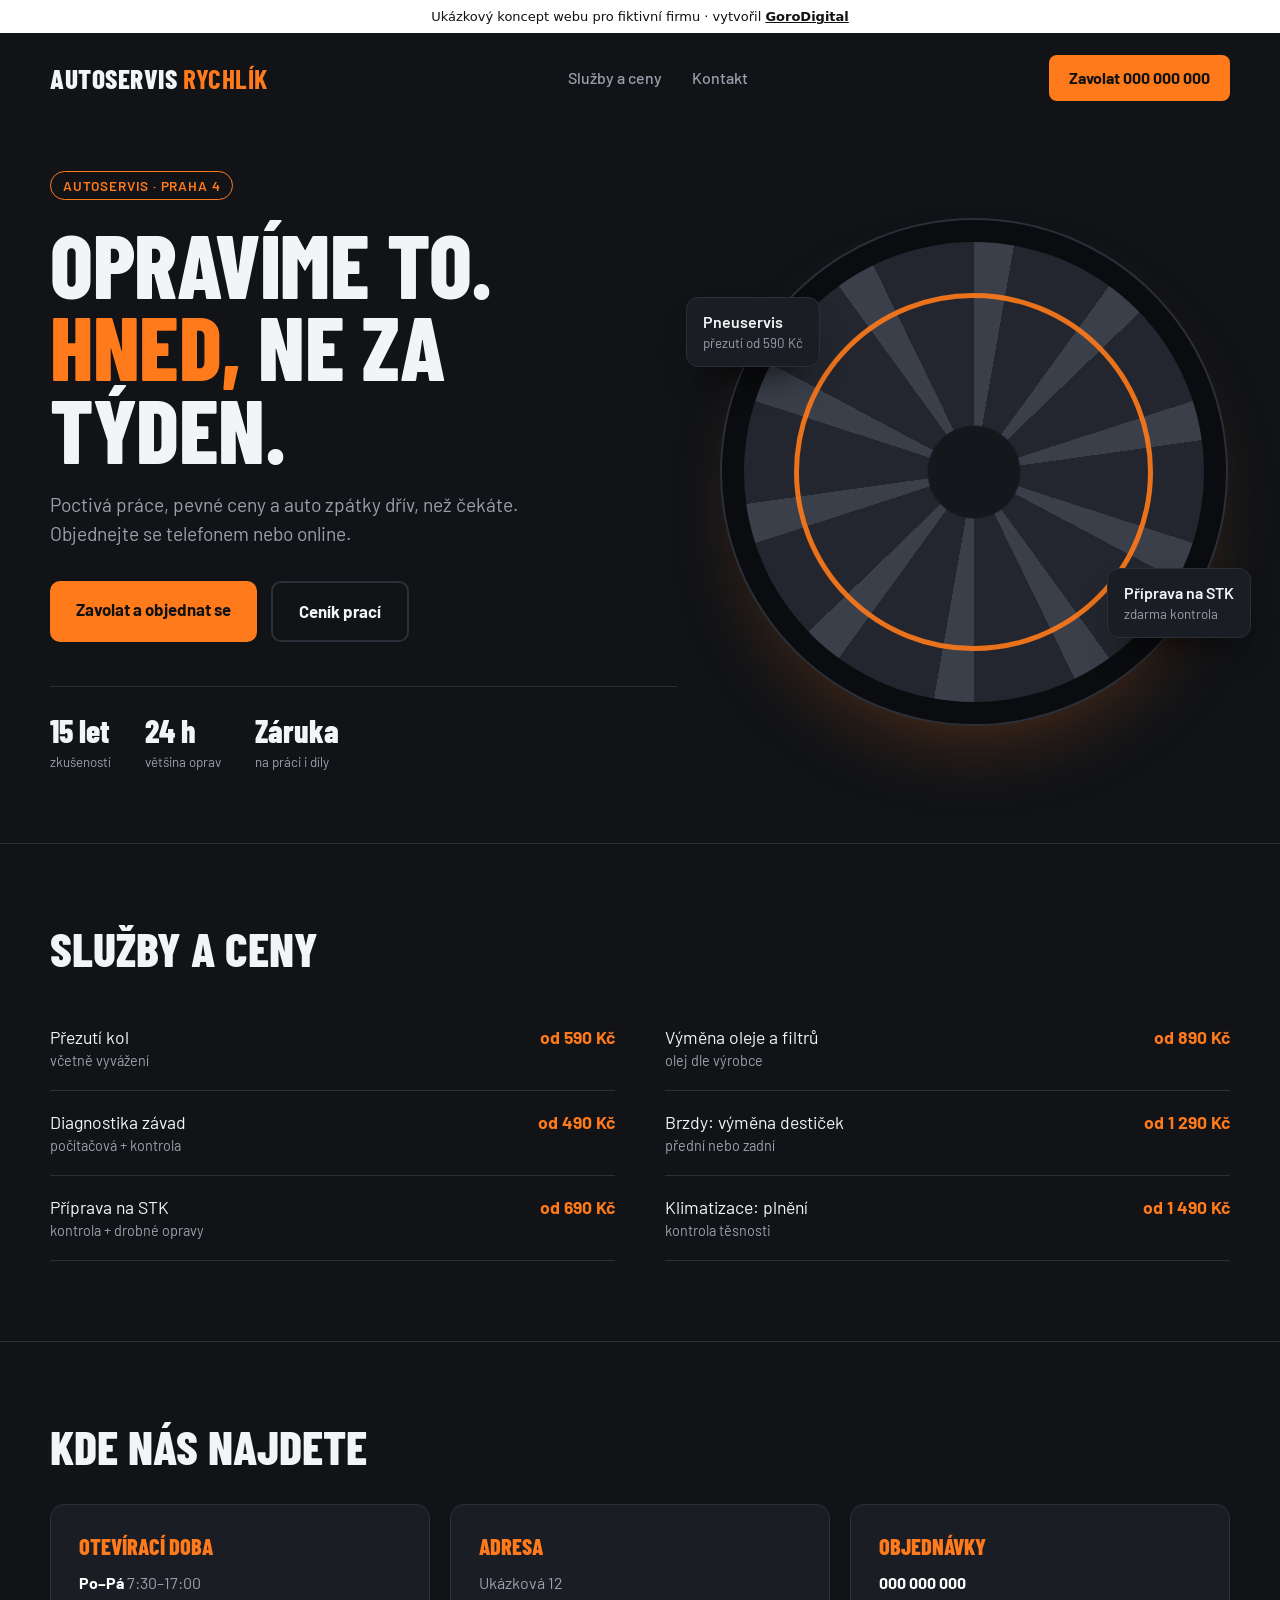
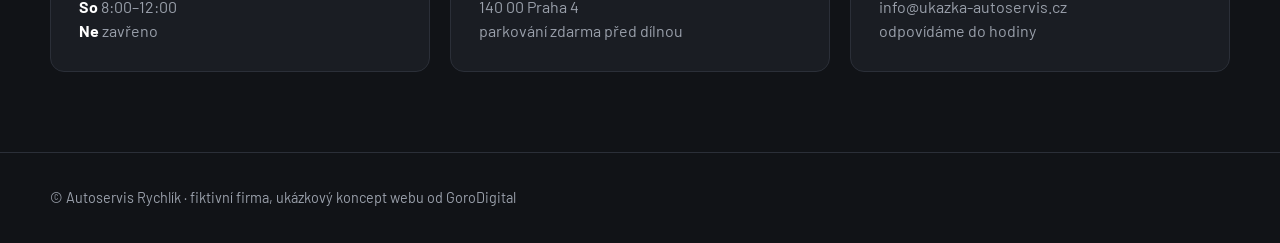
==== demo/autoservis/index.html @ 4ae7dcd6 "Add three demo websites and show them as live previews in portfolio Fictional-company demos (auto sh" ====
<!doctype html>
<html lang="cs">
<head>
<meta charset="utf-8">
<meta name="viewport" content="width=device-width, initial-scale=1">
<meta name="robots" content="noindex, nofollow">
<title>Autoservis Rychlík – ukázkový koncept</title>
<link rel="preconnect" href="https://fonts.googleapis.com">
<link rel="preconnect" href="https://fonts.gstatic.com" crossorigin>
<link href="https://fonts.googleapis.com/css2?family=Barlow+Condensed:wght@600;800&family=Barlow:wght@400;500;600&display=swap" rel="stylesheet">
<style>
:root{--bg:#111317;--card:#1a1d23;--line:#2b2f38;--or:#ff7a1a;--tx:#f3f4f6;--mu:#9aa0ab}
*{box-sizing:border-box;margin:0;padding:0}
html{scroll-behavior:smooth}
body{font-family:Barlow,system-ui,sans-serif;background:var(--bg);color:var(--tx);line-height:1.5}
a{color:inherit;text-decoration:none}
.demo-bar{background:#fff;color:#111;font:500 13px/1 system-ui,sans-serif;text-align:center;padding:10px 12px}
.demo-bar a{font-weight:700;text-decoration:underline}
.in-frame .demo-bar{display:none}
.wrap{width:min(1180px,100% - 48px);margin-inline:auto}
header{display:flex;align-items:center;justify-content:space-between;padding:22px 0}
.logo{font:800 1.7rem 'Barlow Condensed';letter-spacing:.02em;text-transform:uppercase}
.logo b{color:var(--or)}
nav{display:flex;gap:30px;color:var(--mu);font-weight:500}
nav a:hover{color:#fff}
.call{background:var(--or);color:#111;font-weight:700;padding:11px 20px;border-radius:8px}
.hero{display:grid;grid-template-columns:1.1fr .9fr;gap:40px;align-items:center;padding:48px 0 70px;min-height:620px}
.tag{display:inline-block;font:600 .85rem Barlow;color:var(--or);border:1px solid var(--or);padding:5px 12px;border-radius:99px;letter-spacing:.06em;text-transform:uppercase;margin-bottom:22px}
h1{font:800 clamp(3rem,7vw,6rem)/.92 'Barlow Condensed';text-transform:uppercase;letter-spacing:-.005em}
h1 span{color:var(--or)}
.lead{margin-top:22px;color:var(--mu);font-size:1.2rem;max-width:480px}
.cta{display:flex;gap:14px;margin-top:32px;flex-wrap:wrap}
.btn{padding:16px 26px;border-radius:10px;font-weight:700;font-size:1.05rem}
.btn--or{background:var(--or);color:#111}
.btn--ol{border:2px solid var(--line)}
.btn--ol:hover{border-color:var(--or)}
.facts{display:flex;gap:34px;margin-top:44px;padding-top:24px;border-top:1px solid var(--line)}
.facts b{font:800 2rem 'Barlow Condensed';display:block}
.facts small{color:var(--mu)}
.wheel{position:relative;aspect-ratio:1;max-width:460px;margin-inline:auto;border-radius:50%;
 background:radial-gradient(circle,#15171c 0 14%,transparent 14.5%),repeating-conic-gradient(from 0deg,#3a3f4a 0 10deg,#23262e 10deg 36deg),#1a1d23;
 box-shadow:0 0 0 22px #0b0c0f,0 0 0 24px #2b2f38,0 40px 90px -20px rgba(255,122,26,.35)}
.wheel::after{content:"";position:absolute;inset:11%;border-radius:50%;border:5px solid var(--or);opacity:.9}
.badge{position:absolute;background:var(--card);border:1px solid var(--line);border-radius:12px;padding:12px 16px;font-weight:600;box-shadow:0 20px 40px -20px #000}
.badge small{display:block;color:var(--mu);font-weight:400}
.b1{left:-6%;top:12%}.b2{right:-4%;bottom:14%}
section{padding:80px 0;border-top:1px solid var(--line)}
h2{font:800 clamp(2rem,4vw,3rem)/1 'Barlow Condensed';text-transform:uppercase;margin-bottom:34px}
.list{display:grid;grid-template-columns:repeat(2,1fr);gap:0 50px}
.row{display:flex;justify-content:space-between;gap:20px;padding:18px 0;border-bottom:1px solid var(--line);font-size:1.1rem}
.row b{color:var(--or);white-space:nowrap}
.row small{display:block;color:var(--mu);font-size:.9rem}
.info{display:grid;grid-template-columns:repeat(3,1fr);gap:20px}
.box{background:var(--card);border:1px solid var(--line);border-radius:14px;padding:28px}
.box h3{font:800 1.4rem 'Barlow Condensed';text-transform:uppercase;margin-bottom:12px;color:var(--or)}
.box p{color:var(--mu)} .box p b{color:#fff}
footer{padding:34px 0;border-top:1px solid var(--line);color:var(--mu);font-size:.9rem}
@media(max-width:860px){nav{display:none}.hero{grid-template-columns:1fr;min-height:0}.list,.info{grid-template-columns:1fr}.wheel{max-width:300px}.b1{left:0}.b2{right:0}}
</style>
</head>
<body>
<div class="demo-bar">Ukázkový koncept webu pro fiktivní firmu · vytvořil <a href="../../">GoroDigital</a></div>
<div class="wrap">
  <header>
    <a class="logo" href="#">Autoservis <b>Rychlík</b></a>
    <nav><a href="#sluzby">Služby a ceny</a><a href="#kontakt">Kontakt</a></nav>
    <a class="call" href="tel:000000000">Zavolat 000 000 000</a>
  </header>
  <div class="hero">
    <div>
      <span class="tag">Autoservis · Praha 4</span>
      <h1>Opravíme to.<br><span>Hned,</span> ne za týden.</h1>
      <p class="lead">Poctivá práce, pevné ceny a auto zpátky dřív, než čekáte. Objednejte se telefonem nebo online.</p>
      <div class="cta">
        <a class="btn btn--or" href="tel:000000000">Zavolat a objednat se</a>
        <a class="btn btn--ol" href="#sluzby">Ceník prací</a>
      </div>
      <div class="facts">
        <div><b>15 let</b><small>zkušeností</small></div>
        <div><b>24 h</b><small>většina oprav</small></div>
        <div><b>Záruka</b><small>na práci i díly</small></div>
      </div>
    </div>
    <div style="position:relative"><div class="wheel"></div>
      <div class="badge b1">Pneuservis<small>přezutí od 590 Kč</small></div>
      <div class="badge b2">Příprava na STK<small>zdarma kontrola</small></div>
    </div>
  </div>
</div>
<section id="sluzby"><div class="wrap">
  <h2>Služby a ceny</h2>
  <div class="list">
    <div class="row"><span>Přezutí kol<small>včetně vyvážení</small></span><b>od 590 Kč</b></div>
    <div class="row"><span>Výměna oleje a filtrů<small>olej dle výrobce</small></span><b>od 890 Kč</b></div>
    <div class="row"><span>Diagnostika závad<small>počítačová + kontrola</small></span><b>od 490 Kč</b></div>
    <div class="row"><span>Brzdy: výměna destiček<small>přední nebo zadní</small></span><b>od 1 290 Kč</b></div>
    <div class="row"><span>Příprava na STK<small>kontrola + drobné opravy</small></span><b>od 690 Kč</b></div>
    <div class="row"><span>Klimatizace: plnění<small>kontrola těsnosti</small></span><b>od 1 490 Kč</b></div>
  </div>
</div></section>
<section id="kontakt"><div class="wrap">
  <h2>Kde nás najdete</h2>
  <div class="info">
    <div class="box"><h3>Otevírací doba</h3><p><b>Po–Pá</b> 7:30–17:00<br><b>So</b> 8:00–12:00<br><b>Ne</b> zavřeno</p></div>
    <div class="box"><h3>Adresa</h3><p>Ukázková 12<br>140 00 Praha 4<br>parkování zdarma před dílnou</p></div>
    <div class="box"><h3>Objednávky</h3><p><b>000 000 000</b><br>info@ukazka-autoservis.cz<br>odpovídáme do hodiny</p></div>
  </div>
</div></section>
<footer><div class="wrap">© Autoservis Rychlík · fiktivní firma, ukázkový koncept webu od GoroDigital</div></footer>
<script>if(window.self!==window.top)document.documentElement.classList.add('in-frame')</script>
</body>
</html>
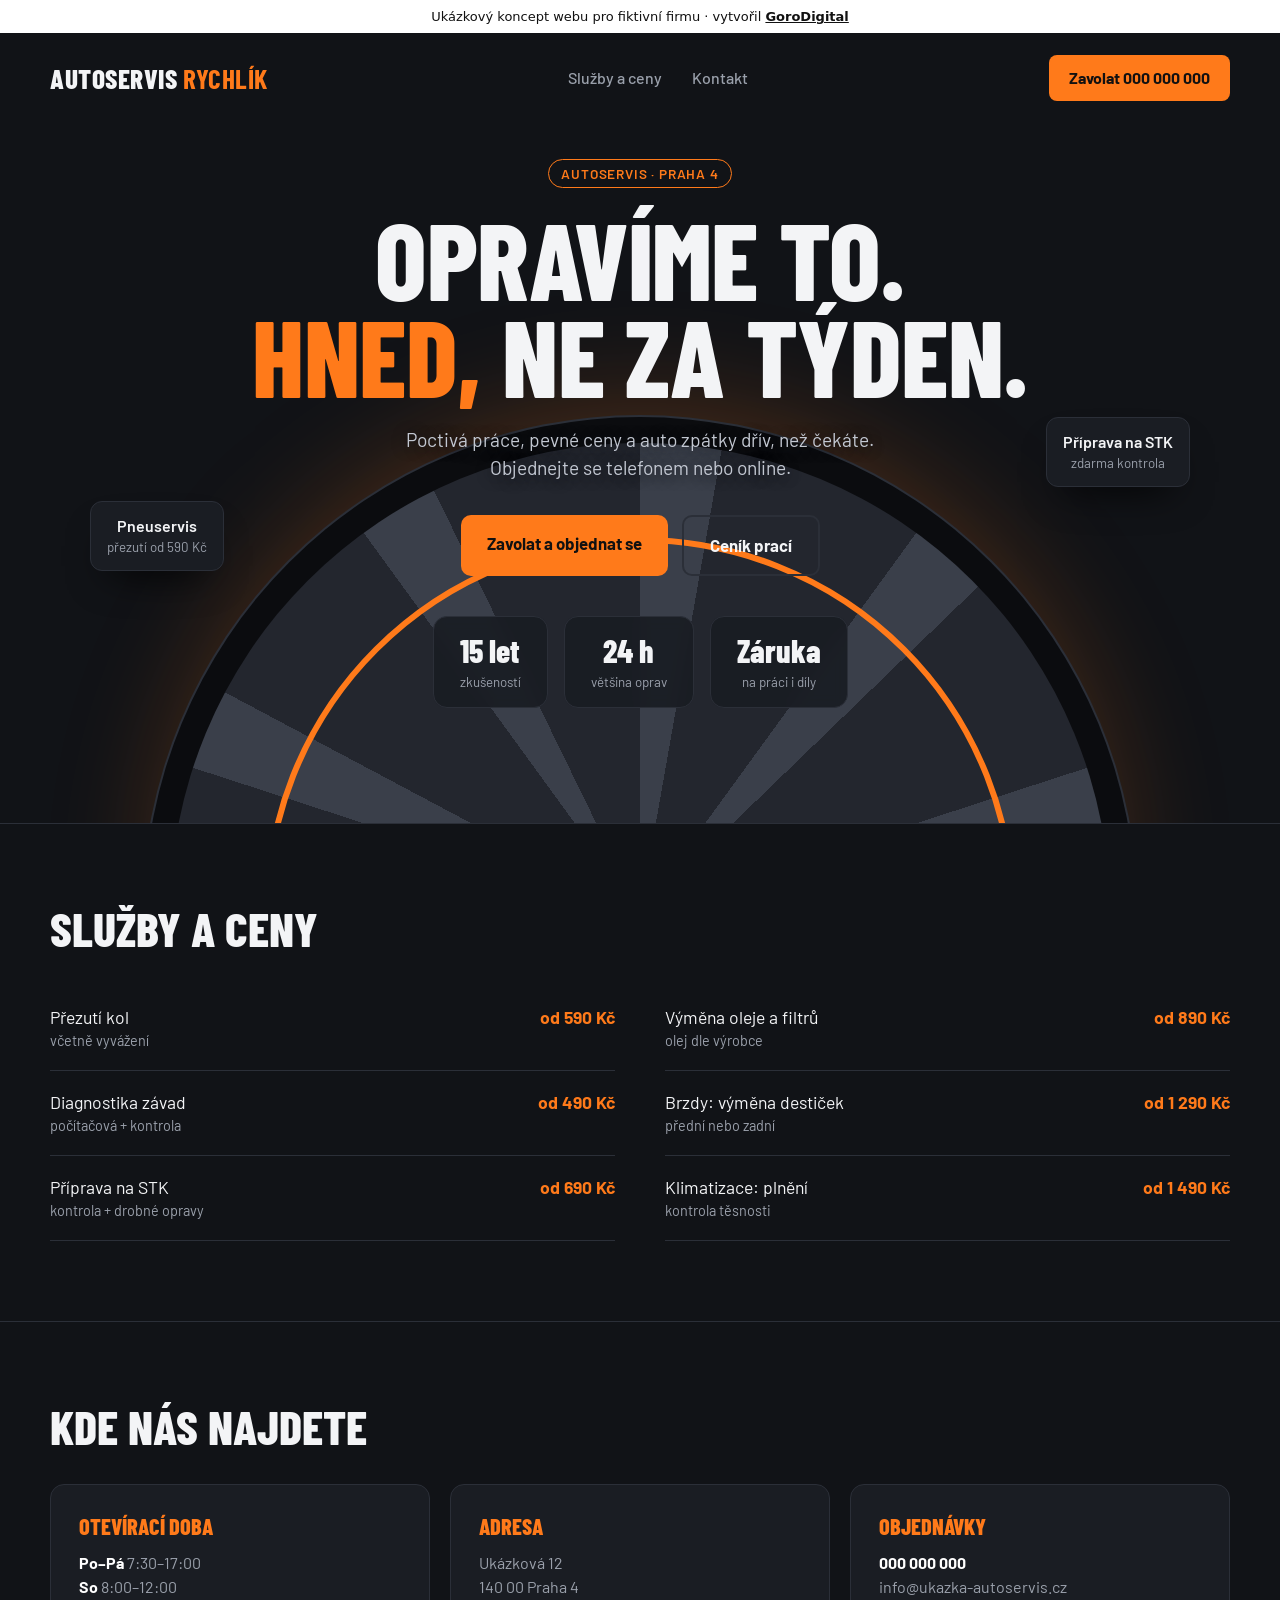
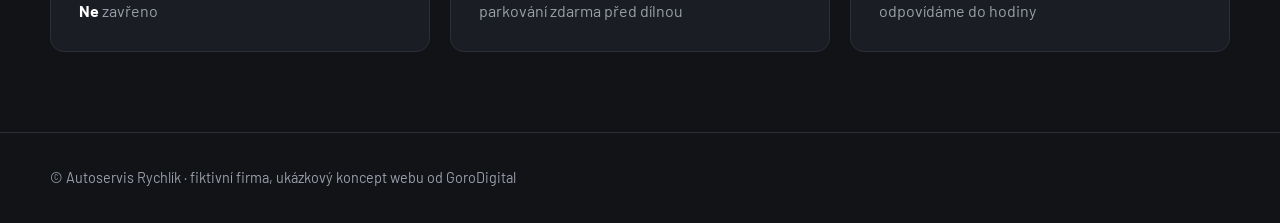
==== commit 29b564d4: "Give each demo a different layout: poster, staggered arches, bento grid Co-Authored-By: Claude Sonne" ====
--- a/demo/autoservis/index.html
+++ b/demo/autoservis/index.html
@@ -24,9 +24,12 @@
 nav{display:flex;gap:30px;color:var(--mu);font-weight:500}
 nav a:hover{color:#fff}
 .call{background:var(--or);color:#111;font-weight:700;padding:11px 20px;border-radius:8px}
-.hero{display:grid;grid-template-columns:1.1fr .9fr;gap:40px;align-items:center;padding:48px 0 70px;min-height:620px}
+.hero{position:relative;text-align:center;padding:36px 0 0;min-height:700px;overflow:hidden}
+.hero .wrap{position:relative;z-index:2}
+.hero .lead{margin-inline:auto;max-width:560px;color:#c3c8d2;text-shadow:0 2px 14px #111317}
+.hero .cta{justify-content:center}
 .tag{display:inline-block;font:600 .85rem Barlow;color:var(--or);border:1px solid var(--or);padding:5px 12px;border-radius:99px;letter-spacing:.06em;text-transform:uppercase;margin-bottom:22px}
-h1{font:800 clamp(3rem,7vw,6rem)/.92 'Barlow Condensed';text-transform:uppercase;letter-spacing:-.005em}
+h1{font:800 clamp(3.2rem,8.4vw,7.4rem)/.9 'Barlow Condensed';text-transform:uppercase;letter-spacing:-.005em}
 h1 span{color:var(--or)}
 .lead{margin-top:22px;color:var(--mu);font-size:1.2rem;max-width:480px}
 .cta{display:flex;gap:14px;margin-top:32px;flex-wrap:wrap}
@@ -34,16 +37,16 @@
 .btn--or{background:var(--or);color:#111}
 .btn--ol{border:2px solid var(--line)}
 .btn--ol:hover{border-color:var(--or)}
-.facts{display:flex;gap:34px;margin-top:44px;padding-top:24px;border-top:1px solid var(--line)}
+.facts{display:flex;justify-content:center;gap:16px;margin-top:40px;position:relative;z-index:2;flex-wrap:wrap}
+.facts>div{background:rgba(26,29,35,.92);border:1px solid var(--line);border-radius:14px;padding:14px 26px;text-align:center;backdrop-filter:blur(6px)}
 .facts b{font:800 2rem 'Barlow Condensed';display:block}
 .facts small{color:var(--mu)}
-.wheel{position:relative;aspect-ratio:1;max-width:460px;margin-inline:auto;border-radius:50%;
- background:radial-gradient(circle,#15171c 0 14%,transparent 14.5%),repeating-conic-gradient(from 0deg,#3a3f4a 0 10deg,#23262e 10deg 36deg),#1a1d23;
- box-shadow:0 0 0 22px #0b0c0f,0 0 0 24px #2b2f38,0 40px 90px -20px rgba(255,122,26,.35)}
-.wheel::after{content:"";position:absolute;inset:11%;border-radius:50%;border:5px solid var(--or);opacity:.9}
+.wheel-big{position:absolute;left:50%;bottom:-560px;width:940px;aspect-ratio:1;transform:translateX(-50%);border-radius:50%;z-index:0;background:radial-gradient(circle,#15171c 0 12%,transparent 12.5%),repeating-conic-gradient(from 0deg,#3a3f4a 0 10deg,#23262e 10deg 36deg),#1a1d23;box-shadow:0 0 0 26px #0b0c0f,0 0 0 28px #2b2f38,0 -30px 120px 0 rgba(255,122,26,.28)}
+.wheel-big::after{content:"";position:absolute;inset:10%;border-radius:50%;border:6px solid var(--or)}
 .badge{position:absolute;background:var(--card);border:1px solid var(--line);border-radius:12px;padding:12px 16px;font-weight:600;box-shadow:0 20px 40px -20px #000}
 .badge small{display:block;color:var(--mu);font-weight:400}
-.b1{left:-6%;top:12%}.b2{right:-4%;bottom:14%}
+.b1{left:7%;top:54%}.b2{right:7%;top:42%}
+.badge{z-index:2}
 section{padding:80px 0;border-top:1px solid var(--line)}
 h2{font:800 clamp(2rem,4vw,3rem)/1 'Barlow Condensed';text-transform:uppercase;margin-bottom:34px}
 .list{display:grid;grid-template-columns:repeat(2,1fr);gap:0 50px}
@@ -55,7 +58,7 @@
 .box h3{font:800 1.4rem 'Barlow Condensed';text-transform:uppercase;margin-bottom:12px;color:var(--or)}
 .box p{color:var(--mu)} .box p b{color:#fff}
 footer{padding:34px 0;border-top:1px solid var(--line);color:var(--mu);font-size:.9rem}
-@media(max-width:860px){nav{display:none}.hero{grid-template-columns:1fr;min-height:0}.list,.info{grid-template-columns:1fr}.wheel{max-width:300px}.b1{left:0}.b2{right:0}}
+@media(max-width:860px){nav{display:none}.hero{min-height:0;padding-bottom:300px}.badge{display:none}.list,.info{grid-template-columns:1fr}.wheel-big{width:620px;bottom:-330px}.facts{margin-top:30px}}
 </style>
 </head>
 <body>
@@ -66,26 +69,25 @@
     <nav><a href="#sluzby">Služby a ceny</a><a href="#kontakt">Kontakt</a></nav>
     <a class="call" href="tel:000000000">Zavolat 000 000 000</a>
   </header>
-  <div class="hero">
-    <div>
-      <span class="tag">Autoservis · Praha 4</span>
-      <h1>Opravíme to.<br><span>Hned,</span> ne za týden.</h1>
-      <p class="lead">Poctivá práce, pevné ceny a auto zpátky dřív, než čekáte. Objednejte se telefonem nebo online.</p>
-      <div class="cta">
-        <a class="btn btn--or" href="tel:000000000">Zavolat a objednat se</a>
-        <a class="btn btn--ol" href="#sluzby">Ceník prací</a>
-      </div>
-      <div class="facts">
-        <div><b>15 let</b><small>zkušeností</small></div>
-        <div><b>24 h</b><small>většina oprav</small></div>
-        <div><b>Záruka</b><small>na práci i díly</small></div>
-      </div>
+  </div>
+<div class="hero">
+  <div class="wheel-big"></div>
+  <div class="wrap">
+    <span class="tag">Autoservis · Praha 4</span>
+    <h1>Opravíme to.<br><span>Hned,</span> ne za týden.</h1>
+    <p class="lead">Poctivá práce, pevné ceny a auto zpátky dřív, než čekáte. Objednejte se telefonem nebo online.</p>
+    <div class="cta">
+      <a class="btn btn--or" href="tel:000000000">Zavolat a objednat se</a>
+      <a class="btn btn--ol" href="#sluzby">Ceník prací</a>
     </div>
-    <div style="position:relative"><div class="wheel"></div>
-      <div class="badge b1">Pneuservis<small>přezutí od 590 Kč</small></div>
-      <div class="badge b2">Příprava na STK<small>zdarma kontrola</small></div>
+    <div class="facts">
+      <div><b>15 let</b><small>zkušeností</small></div>
+      <div><b>24 h</b><small>většina oprav</small></div>
+      <div><b>Záruka</b><small>na práci i díly</small></div>
     </div>
   </div>
+  <div class="badge b1">Pneuservis<small>přezutí od 590 Kč</small></div>
+  <div class="badge b2">Příprava na STK<small>zdarma kontrola</small></div>
 </div>
 <section id="sluzby"><div class="wrap">
   <h2>Služby a ceny</h2>
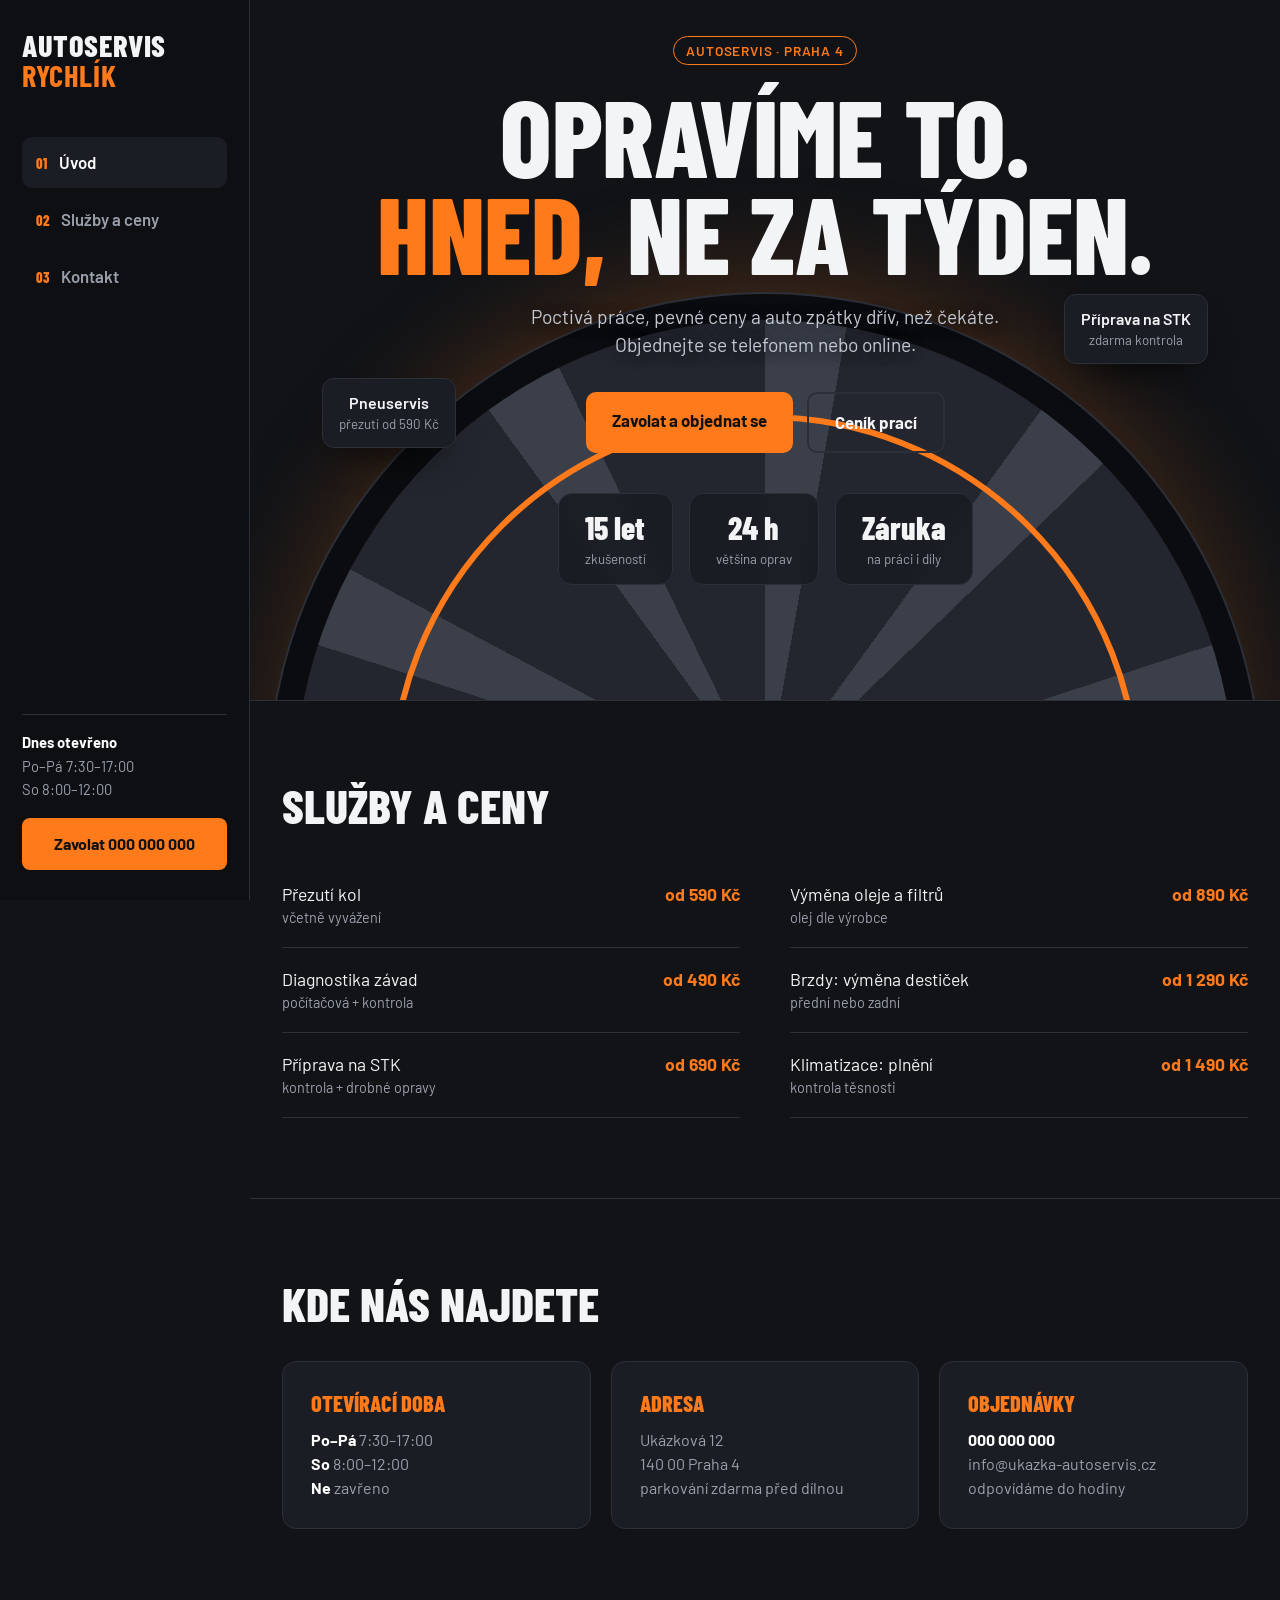
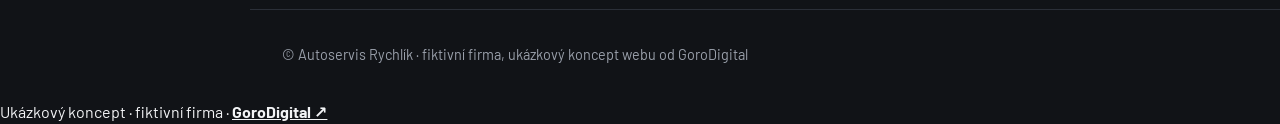
==== commit 36fc0faf: "Give each demo its own navigation: sidebar, floating pill, bottom dock Replace the shared top banner" ====
--- a/demo/autoservis/index.html
+++ b/demo/autoservis/index.html
@@ -14,11 +14,21 @@
 html{scroll-behavior:smooth}
 body{font-family:Barlow,system-ui,sans-serif;background:var(--bg);color:var(--tx);line-height:1.5}
 a{color:inherit;text-decoration:none}
-.demo-bar{background:#fff;color:#111;font:500 13px/1 system-ui,sans-serif;text-align:center;padding:10px 12px}
-.demo-bar a{font-weight:700;text-decoration:underline}
-.in-frame .demo-bar{display:none}
-.wrap{width:min(1180px,100% - 48px);margin-inline:auto}
-header{display:flex;align-items:center;justify-content:space-between;padding:22px 0}
+.in-frame .demo-tag{position:fixed;right:16px;bottom:16px;z-index:60;background:#111;color:#fff;font:500 12px/1 system-ui,sans-serif;padding:9px 14px;border-radius:99px;box-shadow:0 8px 24px rgba(0,0,0,.35)}
+.demo-tag a{font-weight:700;text-decoration:underline}
+.in-frame .demo-tag{display:none}
+.wrap{width:min(1100px,100% - 64px);margin-inline:auto}
+.shell{display:grid;grid-template-columns:250px 1fr}
+.side{position:sticky;top:0;height:100vh;display:flex;flex-direction:column;padding:30px 22px;border-right:1px solid var(--line);background:#0d0f13}
+.side .logo{font-size:1.9rem;line-height:1}
+.side nav{display:flex;flex-direction:column;gap:6px;margin-top:46px}
+.side nav a{display:flex;gap:12px;align-items:baseline;padding:13px 14px;border-radius:10px;color:var(--mu);font-weight:600;font-size:1.05rem}
+.side nav a span{color:var(--or);font:800 .9rem 'Barlow Condensed'}
+.side nav a:hover,.side nav a.on{background:var(--card);color:#fff}
+.side .hrs{margin-top:auto;color:var(--mu);font-size:.92rem;border-top:1px solid var(--line);padding-top:16px;line-height:1.6}
+.side .hrs b{color:#fff}
+.side .call{display:block;text-align:center;margin-top:16px;padding:14px}
+main{min-width:0}
 .logo{font:800 1.7rem 'Barlow Condensed';letter-spacing:.02em;text-transform:uppercase}
 .logo b{color:var(--or)}
 nav{display:flex;gap:30px;color:var(--mu);font-weight:500}
@@ -58,18 +68,22 @@
 .box h3{font:800 1.4rem 'Barlow Condensed';text-transform:uppercase;margin-bottom:12px;color:var(--or)}
 .box p{color:var(--mu)} .box p b{color:#fff}
 footer{padding:34px 0;border-top:1px solid var(--line);color:var(--mu);font-size:.9rem}
-@media(max-width:860px){nav{display:none}.hero{min-height:0;padding-bottom:300px}.badge{display:none}.list,.info{grid-template-columns:1fr}.wheel-big{width:620px;bottom:-330px}.facts{margin-top:30px}}
+@media(max-width:860px){.shell{grid-template-columns:1fr}.side{position:static;height:auto;flex-direction:row;align-items:center;justify-content:space-between;padding:16px 20px;border-right:0;border-bottom:1px solid var(--line)}.side nav,.side .hrs{display:none}.side .call{margin:0;padding:10px 14px;white-space:nowrap;font-size:.85rem}.hero{min-height:0;padding-bottom:300px}.badge{display:none}.list,.info{grid-template-columns:1fr}.wheel-big{width:620px;bottom:-330px}.facts{margin-top:30px}}
 </style>
 </head>
 <body>
-<div class="demo-bar">Ukázkový koncept webu pro fiktivní firmu · vytvořil <a href="../../">GoroDigital</a></div>
-<div class="wrap">
-  <header>
-    <a class="logo" href="#">Autoservis <b>Rychlík</b></a>
-    <nav><a href="#sluzby">Služby a ceny</a><a href="#kontakt">Kontakt</a></nav>
-    <a class="call" href="tel:000000000">Zavolat 000 000 000</a>
-  </header>
-  </div>
+<div class="shell">
+<aside class="side">
+  <a class="logo" href="#">Autoservis <b>Rychlík</b></a>
+  <nav>
+    <a class="on" href="#"><span>01</span>Úvod</a>
+    <a href="#sluzby"><span>02</span>Služby a ceny</a>
+    <a href="#kontakt"><span>03</span>Kontakt</a>
+  </nav>
+  <div class="hrs"><b>Dnes otevřeno</b><br>Po–Pá 7:30–17:00<br>So 8:00–12:00</div>
+  <a class="call" href="tel:000000000">Zavolat 000 000 000</a>
+</aside>
+<main>
 <div class="hero">
   <div class="wheel-big"></div>
   <div class="wrap">
@@ -109,6 +123,9 @@
   </div>
 </div></section>
 <footer><div class="wrap">© Autoservis Rychlík · fiktivní firma, ukázkový koncept webu od GoroDigital</div></footer>
+</main>
+</div>
+<div class="demo-tag">Ukázkový koncept · fiktivní firma · <a href="../../">GoroDigital ↗</a></div>
 <script>if(window.self!==window.top)document.documentElement.classList.add('in-frame')</script>
 </body>
 </html>
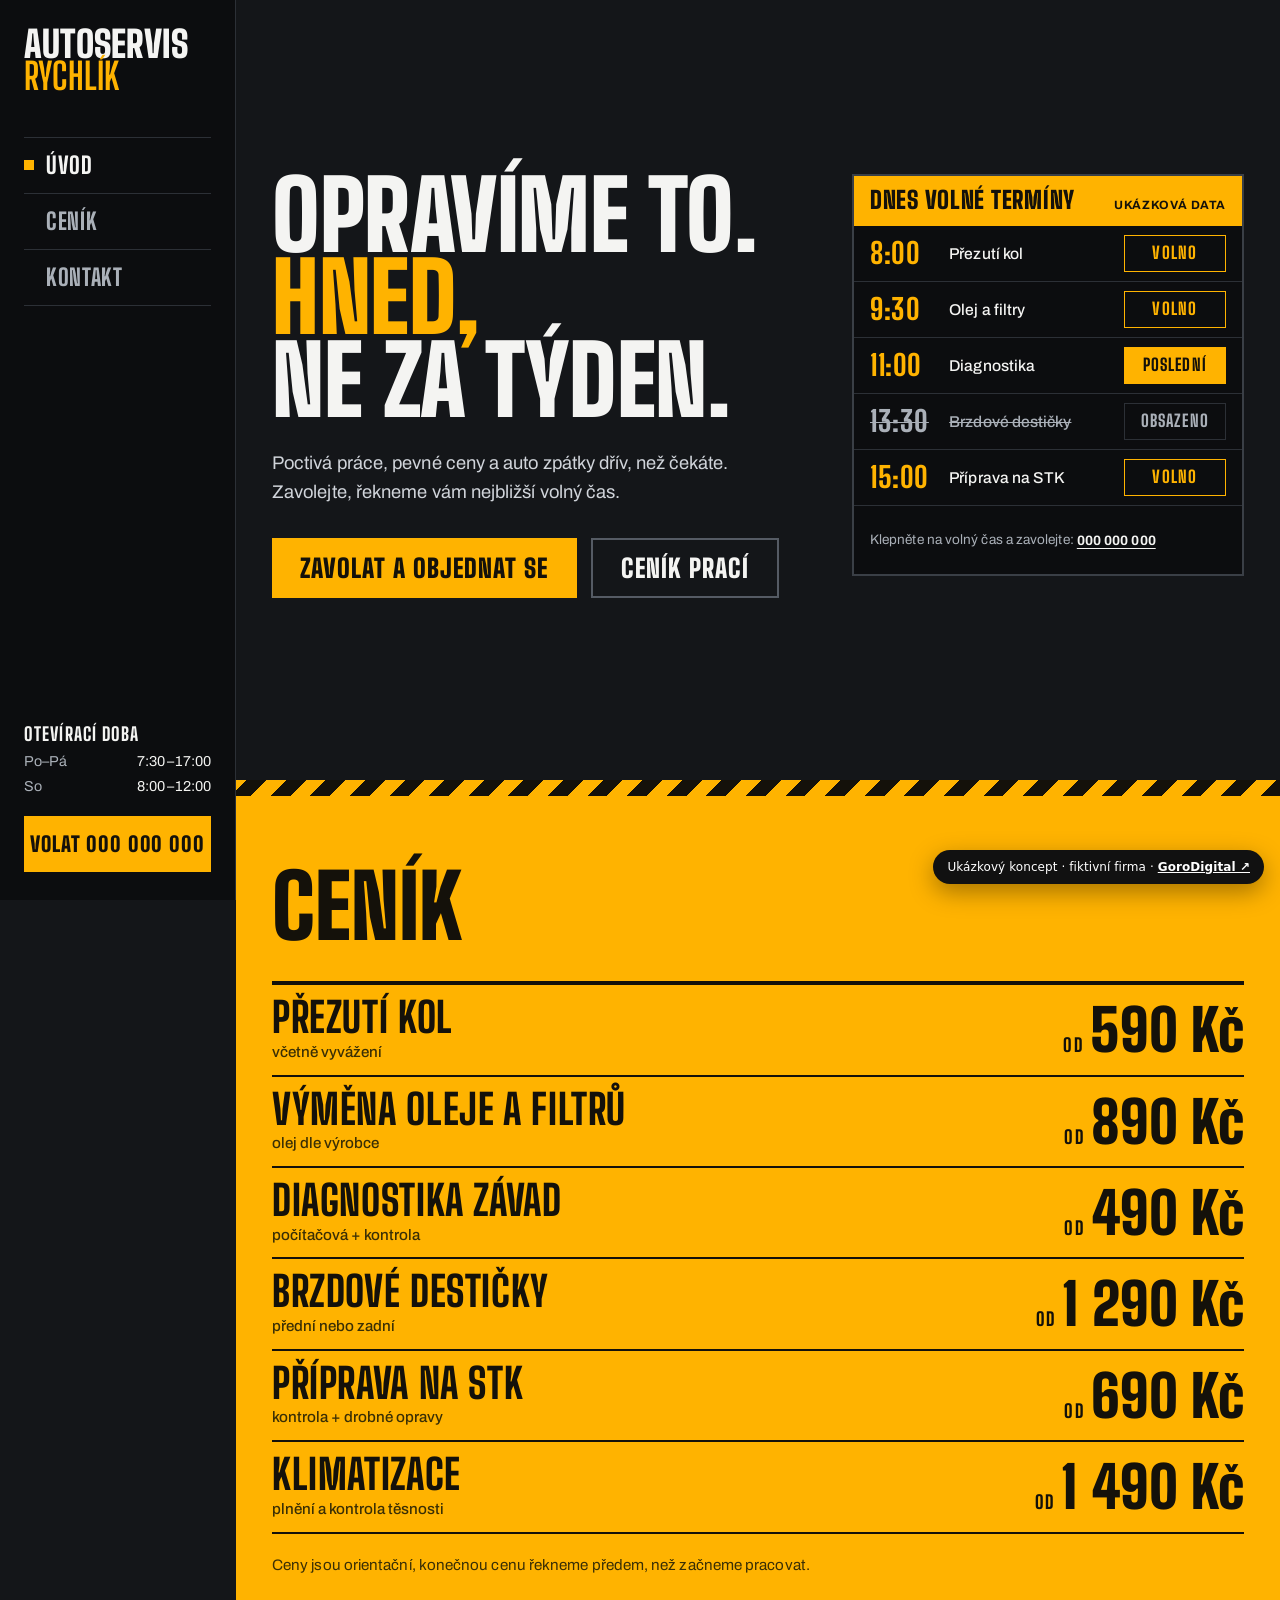
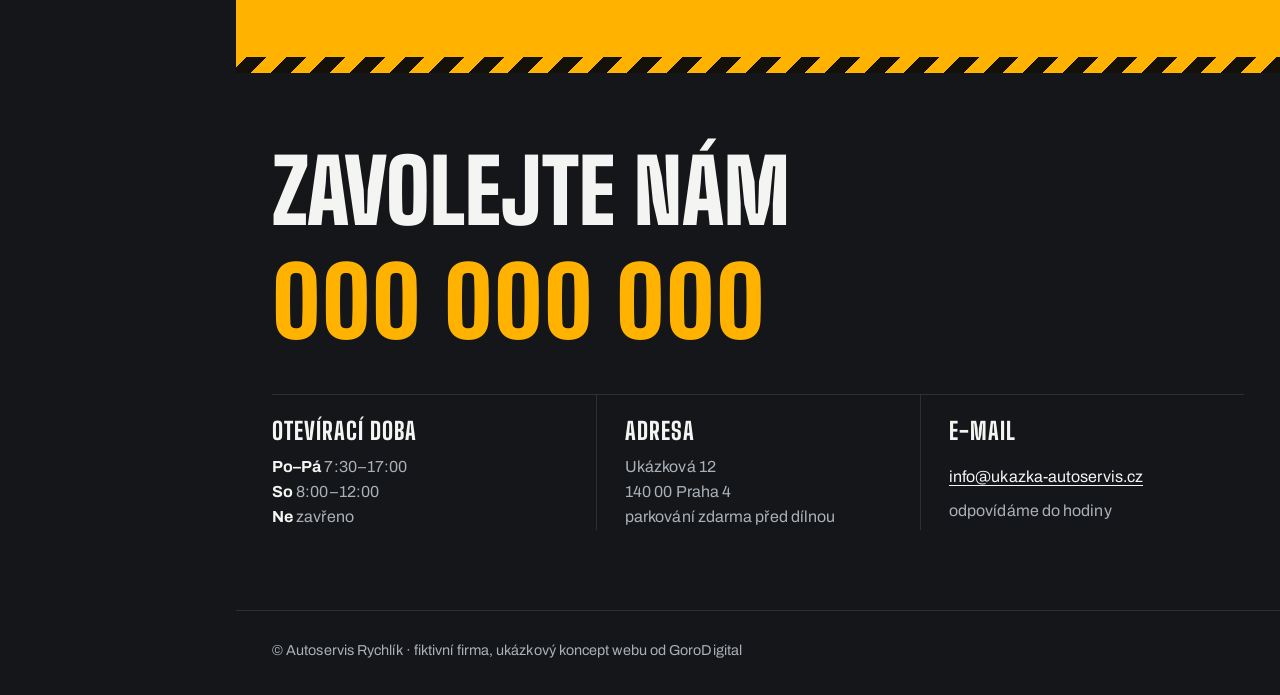
==== commit 21195fb4: "Redesign the three demos as three different design worlds - Autoservis: loud industrial pass (Big Sh" ====
--- a/demo/autoservis/index.html
+++ b/demo/autoservis/index.html
@@ -7,119 +7,195 @@
 <title>Autoservis Rychlík – ukázkový koncept</title>
 <link rel="preconnect" href="https://fonts.googleapis.com">
 <link rel="preconnect" href="https://fonts.gstatic.com" crossorigin>
-<link href="https://fonts.googleapis.com/css2?family=Barlow+Condensed:wght@600;800&family=Barlow:wght@400;500;600&display=swap" rel="stylesheet">
+<link href="https://fonts.googleapis.com/css2?family=Archivo:wght@400;500;700&family=Big+Shoulders+Display:wght@700;800;900&display=swap" rel="stylesheet">
 <style>
-:root{--bg:#111317;--card:#1a1d23;--line:#2b2f38;--or:#ff7a1a;--tx:#f3f4f6;--mu:#9aa0ab}
+:root{--bg:#141619;--deep:#0c0d0f;--line:#2c3036;--sig:#ffb300;--tx:#f4f4f2;--mu:#aab0b8;--ink:#14110a;
+  --disp:'Big Shoulders Display','Arial Narrow',Impact,sans-serif;--body:Archivo,system-ui,sans-serif}
 *{box-sizing:border-box;margin:0;padding:0}
-html{scroll-behavior:smooth}
-body{font-family:Barlow,system-ui,sans-serif;background:var(--bg);color:var(--tx);line-height:1.5}
+html{scroll-behavior:smooth;scrollbar-color:#3a3f46 var(--deep)}
+body{font-family:var(--body);background:var(--bg);color:var(--tx);line-height:1.55;letter-spacing:.005em;font-size:1rem;-webkit-font-smoothing:antialiased}
+p{text-wrap:pretty}
+::selection{background:var(--sig);color:var(--ink)}
 a{color:inherit;text-decoration:none}
+:focus-visible{outline:3px solid var(--sig);outline-offset:3px}
+.sign :focus-visible{outline-color:var(--ink)}
 .in-frame .demo-tag{position:fixed;right:16px;bottom:16px;z-index:60;background:#111;color:#fff;font:500 12px/1 system-ui,sans-serif;padding:9px 14px;border-radius:99px;box-shadow:0 8px 24px rgba(0,0,0,.35)}
+.demo-tag{position:fixed;right:16px;bottom:16px;z-index:60;background:#111;color:#fff;font:500 12px/1 system-ui,sans-serif;padding:11px 14px;border-radius:99px;box-shadow:0 8px 24px rgba(0,0,0,.35)}
 .demo-tag a{font-weight:700;text-decoration:underline}
 .in-frame .demo-tag{display:none}
-.wrap{width:min(1100px,100% - 64px);margin-inline:auto}
-.shell{display:grid;grid-template-columns:250px 1fr}
-.side{position:sticky;top:0;height:100vh;display:flex;flex-direction:column;padding:30px 22px;border-right:1px solid var(--line);background:#0d0f13}
-.side .logo{font-size:1.9rem;line-height:1}
-.side nav{display:flex;flex-direction:column;gap:6px;margin-top:46px}
-.side nav a{display:flex;gap:12px;align-items:baseline;padding:13px 14px;border-radius:10px;color:var(--mu);font-weight:600;font-size:1.05rem}
-.side nav a span{color:var(--or);font:800 .9rem 'Barlow Condensed'}
-.side nav a:hover,.side nav a.on{background:var(--card);color:#fff}
-.side .hrs{margin-top:auto;color:var(--mu);font-size:.92rem;border-top:1px solid var(--line);padding-top:16px;line-height:1.6}
-.side .hrs b{color:#fff}
-.side .call{display:block;text-align:center;margin-top:16px;padding:14px}
+
+.shell{display:grid;grid-template-columns:236px 1fr;min-height:100vh}
 main{min-width:0}
-.logo{font:800 1.7rem 'Barlow Condensed';letter-spacing:.02em;text-transform:uppercase}
-.logo b{color:var(--or)}
-nav{display:flex;gap:30px;color:var(--mu);font-weight:500}
-nav a:hover{color:#fff}
-.call{background:var(--or);color:#111;font-weight:700;padding:11px 20px;border-radius:8px}
-.hero{position:relative;text-align:center;padding:36px 0 0;min-height:700px;overflow:hidden}
-.hero .wrap{position:relative;z-index:2}
-.hero .lead{margin-inline:auto;max-width:560px;color:#c3c8d2;text-shadow:0 2px 14px #111317}
-.hero .cta{justify-content:center}
-.tag{display:inline-block;font:600 .85rem Barlow;color:var(--or);border:1px solid var(--or);padding:5px 12px;border-radius:99px;letter-spacing:.06em;text-transform:uppercase;margin-bottom:22px}
-h1{font:800 clamp(3.2rem,8.4vw,7.4rem)/.9 'Barlow Condensed';text-transform:uppercase;letter-spacing:-.005em}
-h1 span{color:var(--or)}
-.lead{margin-top:22px;color:var(--mu);font-size:1.2rem;max-width:480px}
+.wrap{width:min(1120px,100% - 72px);margin-inline:auto}
+
+/* sidebar: the workshop pillar */
+.side{position:sticky;top:0;height:100vh;display:flex;flex-direction:column;padding:28px 24px;background:var(--deep);border-right:1px solid var(--line)}
+.logo{font:900 2.3rem/.88 var(--disp);text-transform:uppercase;letter-spacing:.005em;display:block}
+.logo b{display:block;color:var(--sig)}
+.side nav{display:flex;flex-direction:column;margin-top:44px;border-top:1px solid var(--line)}
+.side nav a{display:flex;align-items:center;gap:12px;min-height:56px;border-bottom:1px solid var(--line);font:800 1.45rem/1 var(--disp);text-transform:uppercase;letter-spacing:.03em;color:var(--mu)}
+.side nav a::before{content:"";width:10px;height:10px;background:transparent;flex:none}
+.side nav a:hover,.side nav a.on{color:var(--tx)}
+.side nav a:hover::before,.side nav a.on::before{background:var(--sig)}
+.hrs{margin-top:auto;font-size:.9rem;color:var(--mu);line-height:1.7}
+.hrs b{display:block;font:800 1.15rem/1 var(--disp);text-transform:uppercase;letter-spacing:.06em;color:var(--tx);margin-bottom:6px}
+.hrs span{display:flex;justify-content:space-between;gap:8px}
+.call{display:flex;align-items:center;justify-content:center;min-height:56px;background:var(--sig);color:var(--ink);font:900 1.5rem/1 var(--disp);text-transform:uppercase;letter-spacing:.04em;padding:0 18px;transition:background .15s}
+.side .call{margin-top:18px;font-size:1.3rem;white-space:nowrap;padding:0 8px}
+.call:hover{background:#fff}
+
+/* hero */
+.hero{display:flex;align-items:center;min-height:min(100vh,780px);padding:56px 0 64px}
+.hero .wrap{display:grid;grid-template-columns:minmax(0,1fr) 392px;gap:40px;align-items:start}
+h1{font:900 clamp(3.4rem,8.4vw,6rem)/.86 var(--disp);text-transform:uppercase;letter-spacing:-.005em;text-wrap:balance}
+h1 span{color:var(--sig)}
+.lead{margin-top:28px;font-size:1.15rem;color:#d0d4da;max-width:46ch}
 .cta{display:flex;gap:14px;margin-top:32px;flex-wrap:wrap}
-.btn{padding:16px 26px;border-radius:10px;font-weight:700;font-size:1.05rem}
-.btn--or{background:var(--or);color:#111}
-.btn--ol{border:2px solid var(--line)}
-.btn--ol:hover{border-color:var(--or)}
-.facts{display:flex;justify-content:center;gap:16px;margin-top:40px;position:relative;z-index:2;flex-wrap:wrap}
-.facts>div{background:rgba(26,29,35,.92);border:1px solid var(--line);border-radius:14px;padding:14px 26px;text-align:center;backdrop-filter:blur(6px)}
-.facts b{font:800 2rem 'Barlow Condensed';display:block}
-.facts small{color:var(--mu)}
-.wheel-big{position:absolute;left:50%;bottom:-560px;width:940px;aspect-ratio:1;transform:translateX(-50%);border-radius:50%;z-index:0;background:radial-gradient(circle,#15171c 0 12%,transparent 12.5%),repeating-conic-gradient(from 0deg,#3a3f4a 0 10deg,#23262e 10deg 36deg),#1a1d23;box-shadow:0 0 0 26px #0b0c0f,0 0 0 28px #2b2f38,0 -30px 120px 0 rgba(255,122,26,.28)}
-.wheel-big::after{content:"";position:absolute;inset:10%;border-radius:50%;border:6px solid var(--or)}
-.badge{position:absolute;background:var(--card);border:1px solid var(--line);border-radius:12px;padding:12px 16px;font-weight:600;box-shadow:0 20px 40px -20px #000}
-.badge small{display:block;color:var(--mu);font-weight:400}
-.b1{left:7%;top:54%}.b2{right:7%;top:42%}
-.badge{z-index:2}
-section{padding:80px 0;border-top:1px solid var(--line)}
-h2{font:800 clamp(2rem,4vw,3rem)/1 'Barlow Condensed';text-transform:uppercase;margin-bottom:34px}
-.list{display:grid;grid-template-columns:repeat(2,1fr);gap:0 50px}
-.row{display:flex;justify-content:space-between;gap:20px;padding:18px 0;border-bottom:1px solid var(--line);font-size:1.1rem}
-.row b{color:var(--or);white-space:nowrap}
-.row small{display:block;color:var(--mu);font-size:.9rem}
-.info{display:grid;grid-template-columns:repeat(3,1fr);gap:20px}
-.box{background:var(--card);border:1px solid var(--line);border-radius:14px;padding:28px}
-.box h3{font:800 1.4rem 'Barlow Condensed';text-transform:uppercase;margin-bottom:12px;color:var(--or)}
-.box p{color:var(--mu)} .box p b{color:#fff}
-footer{padding:34px 0;border-top:1px solid var(--line);color:var(--mu);font-size:.9rem}
-@media(max-width:860px){.shell{grid-template-columns:1fr}.side{position:static;height:auto;flex-direction:row;align-items:center;justify-content:space-between;padding:16px 20px;border-right:0;border-bottom:1px solid var(--line)}.side nav,.side .hrs{display:none}.side .call{margin:0;padding:10px 14px;white-space:nowrap;font-size:.85rem}.hero{min-height:0;padding-bottom:300px}.badge{display:none}.list,.info{grid-template-columns:1fr}.wheel-big{width:620px;bottom:-330px}.facts{margin-top:30px}}
+.btn{display:inline-flex;align-items:center;min-height:60px;padding:0 28px;font:900 1.6rem/1 var(--disp);text-transform:uppercase;letter-spacing:.04em}
+.btn--sig{background:var(--sig);color:var(--ink);transition:background .15s}
+.btn--sig:hover{background:#fff}
+.btn--ol{border:2px solid #555b64;color:var(--tx)}
+.btn--ol:hover{border-color:var(--sig);color:var(--sig)}
+
+/* departures board */
+.board{background:var(--deep);border:2px solid #3a3f46}
+.board-head{display:flex;justify-content:space-between;align-items:baseline;gap:12px;background:var(--sig);color:var(--ink);padding:12px 16px}
+.board-head h2{white-space:nowrap;font:900 1.5rem/1 var(--disp);text-transform:uppercase;letter-spacing:.03em;margin:0}
+.board-head small{white-space:nowrap;font-weight:700;font-size:.75rem;text-transform:uppercase;letter-spacing:.05em}
+.board ol{list-style:none}
+.slot{display:grid;grid-template-columns:4.2rem 1fr auto;align-items:center;gap:12px;min-height:56px;padding:0 16px;border-bottom:1px solid var(--line);font-variant-numeric:tabular-nums;transform-origin:50% 0}
+a.slot:hover{background:#1d2024}
+.slot time{font:800 1.8rem/1 var(--disp);letter-spacing:.02em;color:var(--sig)}
+.slot .what{font-weight:500;font-size:.98rem;line-height:1.25}
+.slot .st{font:800 1.05rem/1 var(--disp);text-transform:uppercase;letter-spacing:.07em;padding:9px 10px;text-align:center;min-width:6.4rem}
+.st.free{color:var(--sig);border:1px solid var(--sig)}
+.st.last{background:var(--sig);color:var(--ink);border:1px solid var(--sig)}
+.st.full{color:var(--mu);border:1px solid var(--line)}
+.slot.is-full time,.slot.is-full .what{color:var(--mu);text-decoration:line-through;text-decoration-thickness:1px}
+.board-foot{padding:12px 16px;font-size:.85rem;color:var(--mu)}
+.board-foot a{display:inline-flex;align-items:center;min-height:44px;color:var(--tx);font-weight:700;text-decoration:underline;text-underline-offset:3px}
+
+/* price sign */
+.sign{background:var(--sig);color:var(--ink)}
+.hazard{height:16px;background:repeating-linear-gradient(-45deg,var(--ink) 0 14px,var(--sig) 14px 28px)}
+.sign .wrap{padding:72px 0 80px}
+h2.big{font:900 clamp(3rem,7vw,5.5rem)/.88 var(--disp);text-transform:uppercase;margin-bottom:36px}
+.prices{list-style:none;border-top:4px solid var(--ink)}
+.prices li{display:grid;grid-template-columns:1fr auto;align-items:center;gap:20px;min-height:84px;padding:12px 0;border-bottom:2px solid var(--ink)}
+.prices .n{font:800 clamp(1.7rem,3.4vw,2.6rem)/1 var(--disp);text-transform:uppercase;letter-spacing:.015em}
+.prices .n small{display:block;font:500 .95rem/1.3 var(--body);text-transform:none;letter-spacing:0;margin-top:4px;color:#3a2f05}
+.prices .p{font:900 clamp(2.1rem,5vw,3.6rem)/1 var(--disp);white-space:nowrap;text-align:right;font-variant-numeric:tabular-nums}
+.prices .p i{font:800 1.15rem/1 var(--disp);font-style:normal;letter-spacing:.08em;margin-right:.35em;text-transform:uppercase}
+.note{margin-top:20px;font-size:.95rem;color:#3a2f05;max-width:60ch}
+
+/* contact */
+#kontakt{padding:80px 0}
+#kontakt h2{font:900 clamp(3rem,7vw,5.5rem)/.88 var(--disp);text-transform:uppercase;margin-bottom:28px}
+.tel{display:inline-block;font:900 clamp(3.4rem,10vw,6rem)/.9 var(--disp);letter-spacing:.01em;color:var(--sig);min-height:44px;font-variant-numeric:tabular-nums}
+.tel:hover{color:#fff}
+.facts{display:grid;grid-template-columns:repeat(3,1fr);margin-top:48px;border-top:1px solid var(--line)}
+.facts>div{padding:24px 28px 0 0}
+.facts>div+div{padding-left:28px;border-left:1px solid var(--line)}
+.facts h3{font:800 1.5rem/1 var(--disp);text-transform:uppercase;letter-spacing:.04em;margin-bottom:12px}
+.facts p{color:var(--mu)}
+.facts p b{color:var(--tx);font-weight:700}
+.facts a{display:inline-flex;align-items:center;min-height:44px;text-decoration:underline;text-underline-offset:3px;color:var(--tx)}
+footer{padding:28px 0 34px;border-top:1px solid var(--line);color:var(--mu);font-size:.9rem}
+
+/* the one motion: the board flips in, row by row */
+@media (prefers-reduced-motion:no-preference){
+  .slot{animation:flip .55s cubic-bezier(.16,1,.3,1) both;animation-delay:calc(var(--i)*110ms + 150ms)}
+  @keyframes flip{from{transform:rotateX(-88deg);opacity:0}to{transform:none;opacity:1}}
+}
+
+@media(max-width:1100px){
+  .hero .wrap{grid-template-columns:1fr}
+  .board{max-width:560px}
+}
+@media(max-width:860px){
+  .shell{grid-template-columns:minmax(0,1fr)}
+  .side{position:static;height:auto;flex-direction:row;align-items:center;justify-content:space-between;padding:12px 16px;border-right:0;border-bottom:1px solid var(--line)}
+  .side nav,.hrs{display:none}
+  .logo{font-size:1.7rem;display:flex;gap:.3em}
+  .logo b{display:inline}
+  .side .call{margin:0;min-height:48px;font-size:1.25rem}
+  .wrap{width:calc(100% - 32px)}
+  .hero{min-height:0;padding:36px 0 44px}
+  .sign .wrap{padding:48px 0 56px}
+  #kontakt{padding:52px 0}
+  .facts{grid-template-columns:1fr}
+  .facts>div,.facts>div+div{padding:22px 0;border-left:0;border-bottom:1px solid var(--line)}
+}
+@media(max-width:560px){.side .call .num{display:none}.logo{min-height:44px;align-items:center}}
+@media(max-width:420px){
+  .slot{grid-template-columns:3.6rem 1fr auto;gap:8px;padding:0 12px}
+  .slot .st{min-width:0;font-size:.95rem;padding:9px 8px}
+  .btn{flex:1;justify-content:center;white-space:nowrap;font-size:1.4rem;padding:0 16px}
+  .slot .what{font-size:.92rem}
+  .prices .p i{display:block;margin:0 0 2px}
+}
+@media(max-width:340px){.side .call{padding:0 10px;font-size:1.05rem}.logo{font-size:1.4rem}}
 </style>
 </head>
 <body>
 <div class="shell">
 <aside class="side">
   <a class="logo" href="#">Autoservis <b>Rychlík</b></a>
-  <nav>
-    <a class="on" href="#"><span>01</span>Úvod</a>
-    <a href="#sluzby"><span>02</span>Služby a ceny</a>
-    <a href="#kontakt"><span>03</span>Kontakt</a>
+  <nav aria-label="Hlavní navigace">
+    <a class="on" href="#" aria-current="page">Úvod</a>
+    <a href="#sluzby">Ceník</a>
+    <a href="#kontakt">Kontakt</a>
   </nav>
-  <div class="hrs"><b>Dnes otevřeno</b><br>Po–Pá 7:30–17:00<br>So 8:00–12:00</div>
-  <a class="call" href="tel:000000000">Zavolat 000 000 000</a>
+  <div class="hrs"><b>Otevírací doba</b><span>Po–Pá <em style="font-style:normal;color:var(--tx)">7:30–17:00</em></span><span>So <em style="font-style:normal;color:var(--tx)">8:00–12:00</em></span></div>
+  <a class="call" href="tel:000000000">Volat<span class="num">&nbsp;000 000 000</span></a>
 </aside>
 <main>
 <div class="hero">
-  <div class="wheel-big"></div>
   <div class="wrap">
-    <span class="tag">Autoservis · Praha 4</span>
-    <h1>Opravíme to.<br><span>Hned,</span> ne za týden.</h1>
-    <p class="lead">Poctivá práce, pevné ceny a auto zpátky dřív, než čekáte. Objednejte se telefonem nebo online.</p>
-    <div class="cta">
-      <a class="btn btn--or" href="tel:000000000">Zavolat a objednat se</a>
-      <a class="btn btn--ol" href="#sluzby">Ceník prací</a>
+    <div>
+      <h1>Opravíme to.<br><span>Hned,</span><br>ne za týden.</h1>
+      <p class="lead">Poctivá práce, pevné ceny a auto zpátky dřív, než čekáte. Zavolejte, řekneme vám nejbližší volný čas.</p>
+      <div class="cta">
+        <a class="btn btn--sig" href="tel:000000000">Zavolat a objednat se</a>
+        <a class="btn btn--ol" href="#sluzby">Ceník prací</a>
+      </div>
     </div>
-    <div class="facts">
-      <div><b>15 let</b><small>zkušeností</small></div>
-      <div><b>24 h</b><small>většina oprav</small></div>
-      <div><b>Záruka</b><small>na práci i díly</small></div>
-    </div>
+    <section class="board" aria-labelledby="board-t">
+      <div class="board-head"><h2 id="board-t">Dnes volné termíny</h2><small>ukázková data</small></div>
+      <ol>
+        <li style="--i:0"><a class="slot" href="tel:000000000"><time>8:00</time><span class="what">Přezutí kol</span><span class="st free">Volno</span></a></li>
+        <li style="--i:1"><a class="slot" href="tel:000000000"><time>9:30</time><span class="what">Olej a filtry</span><span class="st free">Volno</span></a></li>
+        <li style="--i:2"><a class="slot" href="tel:000000000"><time>11:00</time><span class="what">Diagnostika</span><span class="st last">Poslední</span></a></li>
+        <li style="--i:3"><div class="slot is-full"><time>13:30</time><span class="what">Brzdové destičky</span><span class="st full">Obsazeno</span></div></li>
+        <li style="--i:4"><a class="slot" href="tel:000000000"><time>15:00</time><span class="what">Příprava na STK</span><span class="st free">Volno</span></a></li>
+      </ol>
+      <p class="board-foot">Klepněte na volný čas a zavolejte: <a href="tel:000000000">000 000 000</a></p>
+    </section>
   </div>
-  <div class="badge b1">Pneuservis<small>přezutí od 590 Kč</small></div>
-  <div class="badge b2">Příprava na STK<small>zdarma kontrola</small></div>
 </div>
-<section id="sluzby"><div class="wrap">
-  <h2>Služby a ceny</h2>
-  <div class="list">
-    <div class="row"><span>Přezutí kol<small>včetně vyvážení</small></span><b>od 590 Kč</b></div>
-    <div class="row"><span>Výměna oleje a filtrů<small>olej dle výrobce</small></span><b>od 890 Kč</b></div>
-    <div class="row"><span>Diagnostika závad<small>počítačová + kontrola</small></span><b>od 490 Kč</b></div>
-    <div class="row"><span>Brzdy: výměna destiček<small>přední nebo zadní</small></span><b>od 1 290 Kč</b></div>
-    <div class="row"><span>Příprava na STK<small>kontrola + drobné opravy</small></span><b>od 690 Kč</b></div>
-    <div class="row"><span>Klimatizace: plnění<small>kontrola těsnosti</small></span><b>od 1 490 Kč</b></div>
-  </div>
+
+<div class="hazard" aria-hidden="true"></div>
+<section class="sign" id="sluzby"><div class="wrap">
+  <h2 class="big">Ceník</h2>
+  <ul class="prices">
+    <li><span class="n">Přezutí kol<small>včetně vyvážení</small></span><span class="p"><i>od</i>590 Kč</span></li>
+    <li><span class="n">Výměna oleje a filtrů<small>olej dle výrobce</small></span><span class="p"><i>od</i>890 Kč</span></li>
+    <li><span class="n">Diagnostika závad<small>počítačová + kontrola</small></span><span class="p"><i>od</i>490 Kč</span></li>
+    <li><span class="n">Brzdové destičky<small>přední nebo zadní</small></span><span class="p"><i>od</i>1 290 Kč</span></li>
+    <li><span class="n">Příprava na STK<small>kontrola + drobné opravy</small></span><span class="p"><i>od</i>690 Kč</span></li>
+    <li><span class="n">Klimatizace<small>plnění a kontrola těsnosti</small></span><span class="p"><i>od</i>1 490 Kč</span></li>
+  </ul>
+  <p class="note">Ceny jsou orientační, konečnou cenu řekneme předem, než začneme pracovat.</p>
 </div></section>
+<div class="hazard" aria-hidden="true"></div>
+
 <section id="kontakt"><div class="wrap">
-  <h2>Kde nás najdete</h2>
-  <div class="info">
-    <div class="box"><h3>Otevírací doba</h3><p><b>Po–Pá</b> 7:30–17:00<br><b>So</b> 8:00–12:00<br><b>Ne</b> zavřeno</p></div>
-    <div class="box"><h3>Adresa</h3><p>Ukázková 12<br>140 00 Praha 4<br>parkování zdarma před dílnou</p></div>
-    <div class="box"><h3>Objednávky</h3><p><b>000 000 000</b><br>info@ukazka-autoservis.cz<br>odpovídáme do hodiny</p></div>
+  <h2>Zavolejte nám</h2>
+  <a class="tel" href="tel:000000000">000 000 000</a>
+  <div class="facts">
+    <div><h3>Otevírací doba</h3><p><b>Po–Pá</b> 7:30–17:00<br><b>So</b> 8:00–12:00<br><b>Ne</b> zavřeno</p></div>
+    <div><h3>Adresa</h3><p>Ukázková 12<br>140 00 Praha 4<br>parkování zdarma před dílnou</p></div>
+    <div><h3>E-mail</h3><p><a href="mailto:info@ukazka-autoservis.cz">info@ukazka-autoservis.cz</a><br>odpovídáme do hodiny</p></div>
   </div>
 </div></section>
 <footer><div class="wrap">© Autoservis Rychlík · fiktivní firma, ukázkový koncept webu od GoroDigital</div></footer>
